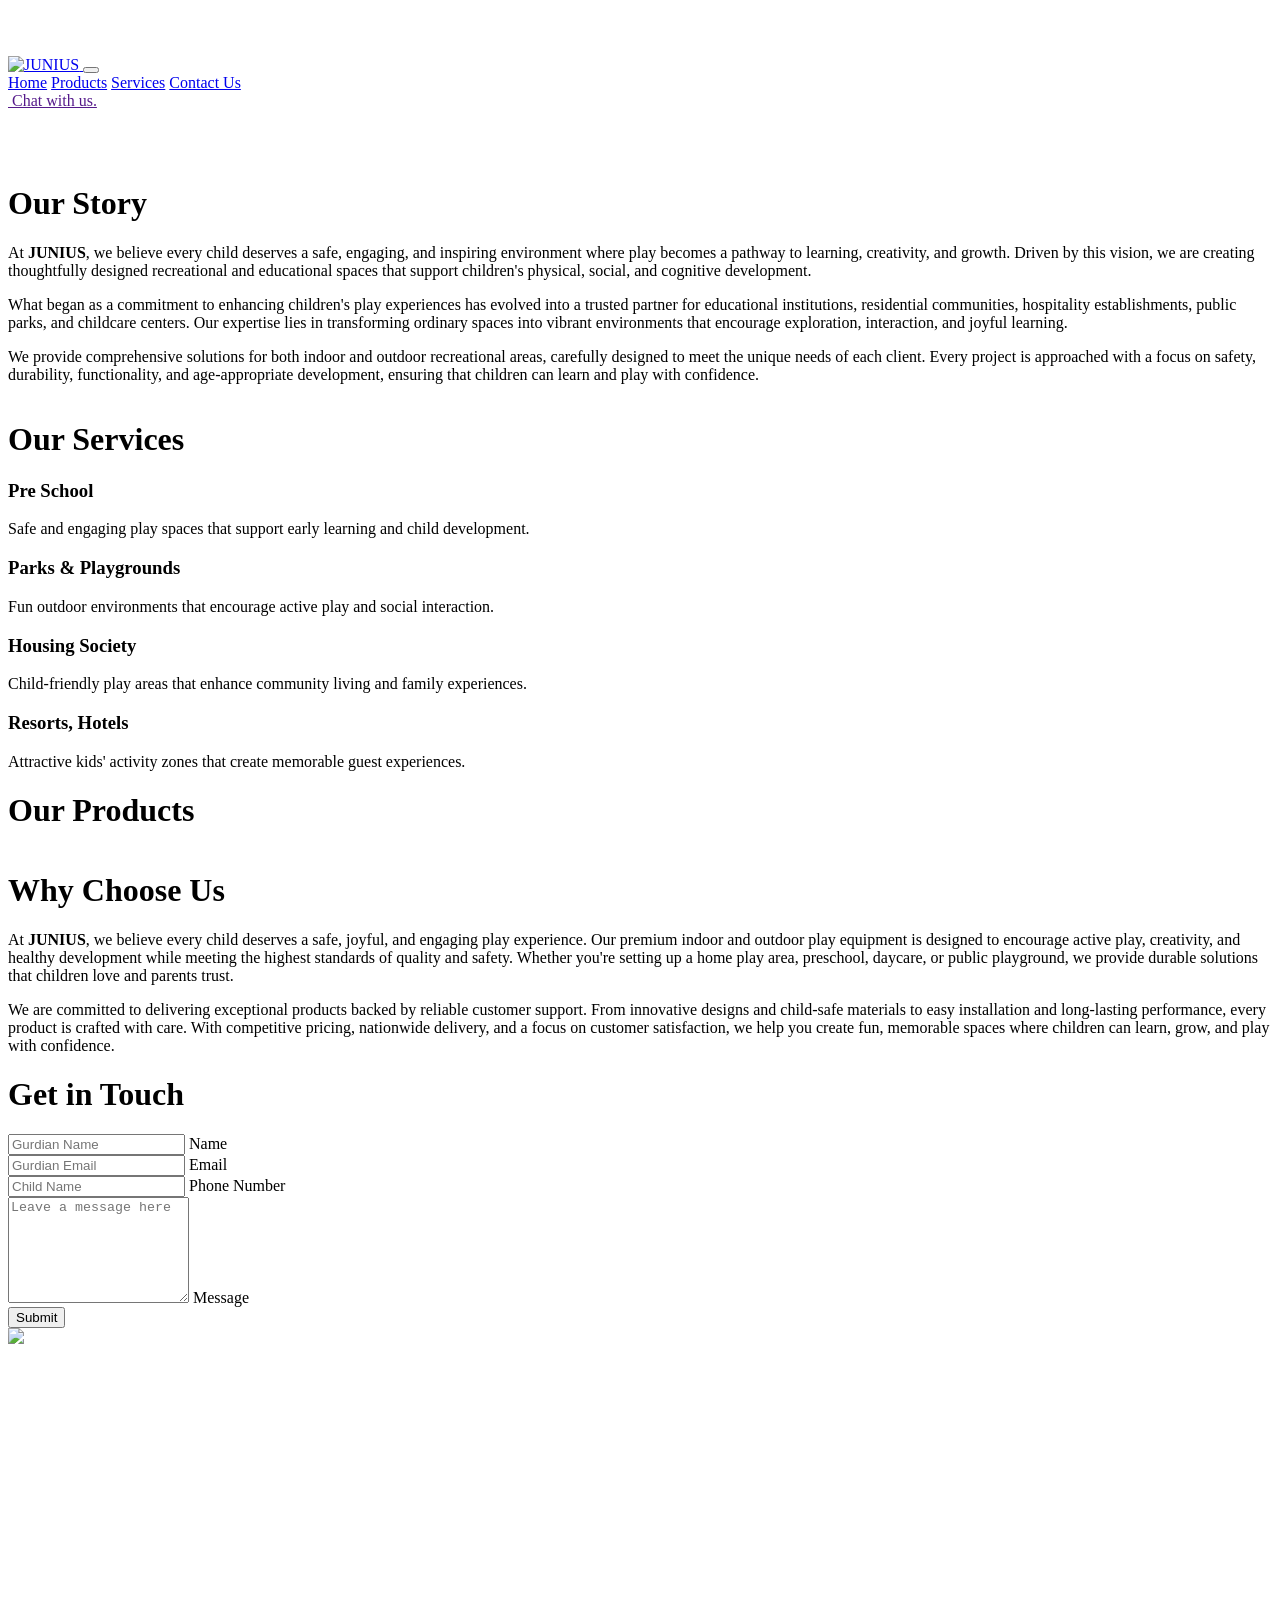
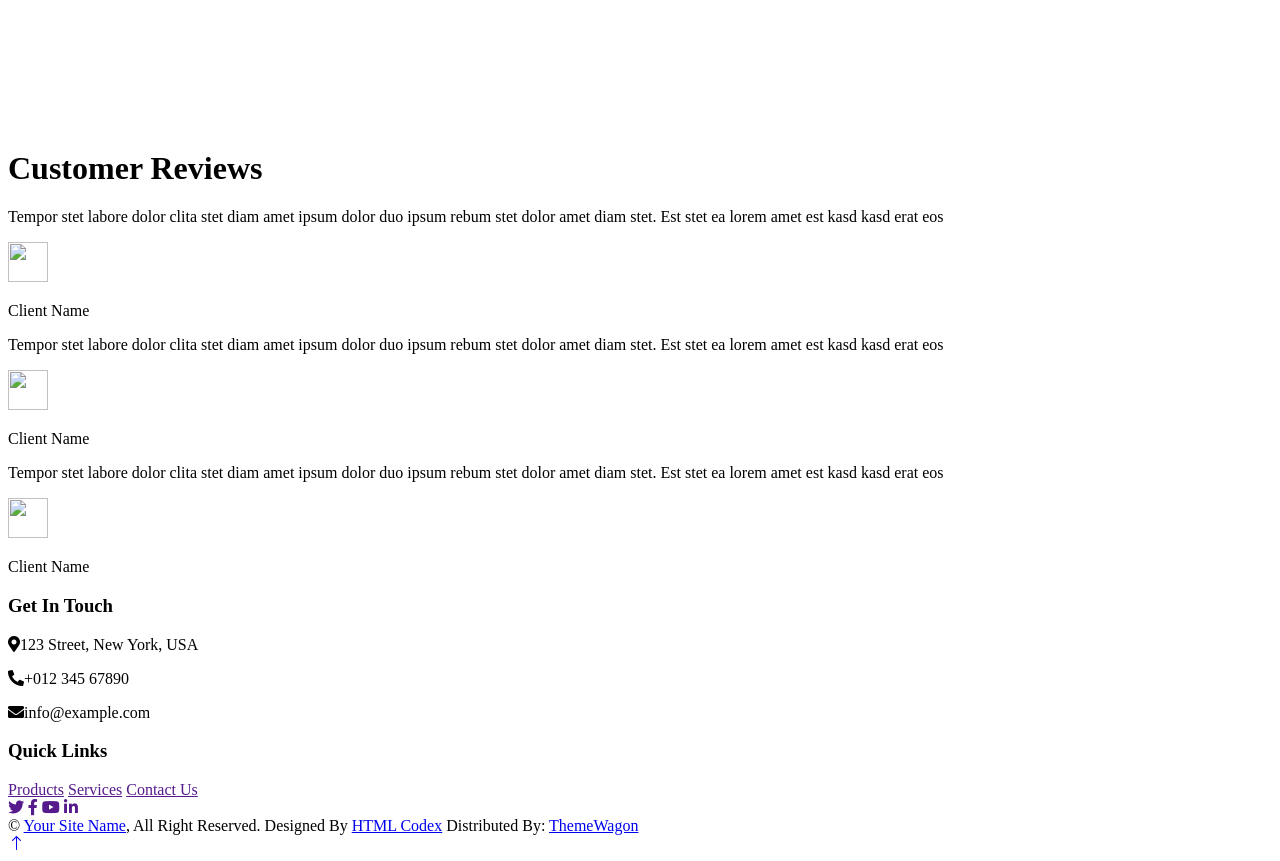
==== index.html @ 592bc975 "Add files via upload" ====
<!DOCTYPE html>
<html lang="en">

<head>
    <meta charset="utf-8">
    <title>JUNIUS - Preschool Website Template</title>
    <meta content="width=device-width, initial-scale=1.0" name="viewport">
    <meta content="" name="keywords">
    <meta content="" name="description">

    <!-- Favicon -->
    <link href="img/favicon.ico" rel="icon">

    <!-- Google Web Fonts -->
    <link rel="preconnect" href="https://fonts.googleapis.com">
    <link rel="preconnect" href="https://fonts.gstatic.com" crossorigin>
    <link href="https://fonts.googleapis.com/css2?family=Lato:ital,wght@0,100;0,300;0,400;0,700;0,900;1,100;1,300;1,400;1,700;1,900&family=Varela+Round&display=swap" rel="stylesheet">
    <!-- Icon Font Stylesheet -->
    <link href="https://cdnjs.cloudflare.com/ajax/libs/font-awesome/5.10.0/css/all.min.css" rel="stylesheet">
    <link href="https://cdn.jsdelivr.net/npm/bootstrap-icons@1.4.1/font/bootstrap-icons.css" rel="stylesheet">

    <!-- Libraries Stylesheet -->
    <link href="lib/animate/animate.min.css" rel="stylesheet">
    <link href="lib/owlcarousel/assets/owl.carousel.min.css" rel="stylesheet">

    <!-- Customized Bootstrap Stylesheet -->
    <link href="css/bootstrap.min.css" rel="stylesheet">

    <!-- Template Stylesheet -->
    <link href="css/style.css" rel="stylesheet">
</head>

<body>
    <div class="container-xxl bg-white p-0">
        <!-- Spinner Start -->
        <div id="spinner" class="show bg-white position-fixed translate-middle w-100 vh-100 top-50 start-50 d-flex align-items-center justify-content-center">
            <div class="spinner-border text-primary" style="width: 3rem; height: 3rem;" role="status">
                <span class="sr-only">Loading...</span>
            </div>
        </div>
        <!-- Spinner End -->


        <!-- Navbar Start -->
        <nav class="navbar navbar-expand-lg bg-white navbar-light sticky-top px-4 px-lg-5 py-lg-0">
            <a href="index.html" class="navbar-brand">
                <img src="img/logo-junius.svg" alt="JUNIUS" />
            </a>
            <button type="button" class="navbar-toggler" data-bs-toggle="collapse" data-bs-target="#navbarCollapse">
                <span class="navbar-toggler-icon"></span>
            </button>
            <div class="collapse navbar-collapse" id="navbarCollapse">
                <div class="navbar-nav mx-auto">
                    <a href="index.html" class="nav-item nav-link active">Home</a>
                    <a href="classes.html" class="nav-item nav-link">Products</a>
                    <a href="classes.html" class="nav-item nav-link">Services</a>
                    <!-- <div class="nav-item dropdown">
                        <a href="#" class="nav-link dropdown-toggle" data-bs-toggle="dropdown">Pages</a>
                        <div class="dropdown-menu rounded-0 rounded-bottom border-0 shadow-sm m-0">
                            <a href="facility.html" class="dropdown-item">School Facilities</a>
                            <a href="team.html" class="dropdown-item">Popular Teachers</a>
                            <a href="call-to-action.html" class="dropdown-item">Become A Teachers</a>
                            <a href="appointment.html" class="dropdown-item">Make Appointment</a>
                            <a href="testimonial.html" class="dropdown-item">Testimonial</a>
                            <a href="404.html" class="dropdown-item">404 Error</a>
                        </div>
                    </div> -->
                    <a href="contact.html" class="nav-item nav-link">Contact Us</a>
                </div>
                <a class="btn btn-primary whatsapp-link rounded-pill py-sm-2 px-sm-3" href="">
                    <img src="img/whatsapp.svg" alt="" />
                    Chat with us.
                </a>
            </div>
        </nav>
        <!-- Navbar End -->


        <!-- Carousel Start -->
        <div class="container-fluid p-0 mb-5">
            <div class="owl-carousel header-carousel position-relative carousel-banner">
                <div class="owl-carousel-item position-relative">
                    <img class="img-fluid" src="img/banner.png" alt="">
                    <!-- <div class="position-absolute top-0 start-0 w-100 h-100 d-flex align-items-center" style="background: rgba(0, 0, 0, .2);">
                        <div class="container">
                            <div class="row justify-content-start">
                                <div class="col-10 col-lg-8">
                                    <h1 class="display-2 text-white animated slideInDown mb-4">The Best Kindergarten School For Your Child</h1>
                                    <p class="fs-5 fw-medium text-white mb-4 pb-2">Vero elitr justo clita lorem. Ipsum dolor at sed stet sit diam no. Kasd rebum ipsum et diam justo clita et kasd rebum sea elitr.</p>
                                </div>
                            </div>
                        </div>
                    </div> -->
                </div>
                <div class="owl-carousel-item position-relative">
                    <img class="img-fluid" src="img/banner2.jpg" alt="">
                </div>
                <div class="owl-carousel-item position-relative">
                    <img class="img-fluid" src="img/banner3.jpg" alt="">
                </div>
            </div>
        </div>
        <!-- Carousel End -->

        <!-- About Start -->
        <div class="container-xxl py-5">
            <div class="container">
                <div class="row g-5 align-items-center">
                    <div class="col-lg-6 wow fadeInUp" data-wow-delay="0.1s">
                        <h1 class="mb-4">Our Story</h1>
                        <p>
                            At <b class="theme-color">JUNIUS</b>, we believe every child deserves a safe, engaging, and inspiring environment where play becomes a pathway to learning, creativity, and growth. Driven by this vision, we are creating thoughtfully designed recreational and educational spaces that support children's physical, social, and cognitive development.
                        </p>
                        <p>
                            What began as a commitment to enhancing children's play experiences has evolved into a trusted partner for educational institutions, residential communities, hospitality establishments, public parks, and childcare centers. Our expertise lies in transforming ordinary spaces into vibrant environments that encourage exploration, interaction, and joyful learning.
                        </p>
                        <p>
                            We provide comprehensive solutions for both indoor and outdoor recreational areas, carefully designed to meet the unique needs of each client. Every project is approached with a focus on safety, durability, functionality, and age-appropriate development, ensuring that children can learn and play with confidence.
                        </p>
                    </div>
                    <div class="col-lg-6 about-img wow fadeInUp" data-wow-delay="0.5s">
                        <div class="row">
                            <div class="col-12 text-center">
                                <img class="img-fluid w-75 rounded-circle bg-light p-1" src="img/about-1.jpg" alt="">
                            </div>
                            <div class="col-6 text-end" style="margin-top: -150px;">
                                <img class="img-fluid w-100 rounded-circle bg-light p-1" src="img/about-2.jpg" alt="">
                            </div>
                        </div>
                    </div>
                </div>
            </div>
        </div>
        <!-- About End -->

        <!-- Our Services -->
        <div class="container-xxl py-5">
            <div class="container">
                <div class="text-center mx-auto mb-5 wow fadeInUp" data-wow-delay="0.1s" style="max-width: 600px;">
                    <h1 class="mb-3">Our Services</h1>
                </div>
                <div class="row g-4">
                    <div class="col-lg-3 col-sm-6 wow fadeInUp" data-wow-delay="0.1s">
                        <div class="facility-item">
                            <div class="facility-text bg-primary">
                                <h3 class="text-primary mb-3">Pre School</h3>
                                <p class="mb-0">
                                    Safe and engaging play spaces that support early learning and child development.
                                </p>
                            </div>
                        </div>
                    </div>
                    <div class="col-lg-3 col-sm-6 wow fadeInUp" data-wow-delay="0.3s">
                        <div class="facility-item">
                            <div class="facility-text bg-red">
                                <h3 class="text-red mb-3">Parks & Playgrounds</h3>
                                <p class="mb-0">
                                    Fun outdoor environments that encourage active play and social interaction.
                                </p>
                            </div>
                        </div>
                    </div>
                    <div class="col-lg-3 col-sm-6 wow fadeInUp" data-wow-delay="0.5s">
                        <div class="facility-item">
                            <div class="facility-text bg-warning">
                                <h3 class="text-warning mb-3">Housing Society</h3>
                                <p class="mb-0">
                                    Child-friendly play areas that enhance community living and family experiences.
                                </p>
                            </div>
                        </div>
                    </div>
                    <div class="col-lg-3 col-sm-6 wow fadeInUp" data-wow-delay="0.7s">
                        <div class="facility-item">
                            <div class="facility-text bg-purple">
                                <h3 class="text-purple mb-3">Resorts, Hotels</h3>
                                <p class="mb-0">
                                    Attractive kids' activity zones that create memorable guest experiences.
                                </p>
                            </div>
                        </div>
                    </div>
                </div>
            </div>
        </div>
        <!-- Our Services -->

        <!-- Our Products -->
        <div class="container-xxl py-5">
            <div class="container">
                <div class="text-center mx-auto mb-5 wow fadeInUp" data-wow-delay="0.1s" style="max-width: 600px;">
                    <h1 class="mb-3">Our Products</h1>
                </div>
                
            </div>
        </div>
        <!-- Our Products -->

        <!-- Why Choose Us -->
        <div class="container-xxl py-5">
            <div class="container">
                <div class="row g-5 align-items-center">
                    <div class="col-lg-6 about-img wow fadeInUp" data-wow-delay="0.5s">
                        <div class="row">
                            <div class="col-12 text-center">
                                <img class="img-fluid w-75 rounded-circle bg-light p-1" src="img/choose-1.jpg" alt="">
                            </div>
                            <div class="col-6 text-start" style="margin-top: -150px;"></div>
                            <div class="col-6 text-start" style="margin-top: -150px;">
                                <img class="img-fluid w-100 rounded-circle bg-light p-1" src="img/choose-2.jpg" alt="">
                            </div>
                        </div>
                    </div>
                    <div class="col-lg-6 wow fadeInUp" data-wow-delay="0.1s">
                        <h1 class="mb-4">Why Choose Us</h1>
                        <p>
                            At <b class="theme-color">JUNIUS</b>, we believe every child deserves a safe, joyful, and engaging play experience. Our premium indoor and outdoor play equipment is designed to encourage active play, creativity, and healthy development while meeting the highest standards of quality and safety. Whether you're setting up a home play area, preschool, daycare, or public playground, we provide durable solutions that children love and parents trust.
                        </p>
                        <p>
                            We are committed to delivering exceptional products backed by reliable customer support. From innovative designs and child-safe materials to easy installation and long-lasting performance, every product is crafted with care. With competitive pricing, nationwide delivery, and a focus on customer satisfaction, we help you create fun, memorable spaces where children can learn, grow, and play with confidence.
                        </p>
                    </div>
                </div>
            </div>
        </div>
        <!-- Why Choose Us -->

        <!-- Appointment Start -->
        <div class="container-xxl py-5">
            <div class="container">
                <div class="bg-light rounded">
                    <div class="row g-0">
                        <div class="col-lg-6 wow fadeIn" data-wow-delay="0.1s">
                            <div class="h-100 d-flex flex-column justify-content-center p-5">
                                <h1 class="mb-4">Get in Touch</h1>
                                <form>
                                    <div class="row g-3">
                                        <div class="col-sm-12">
                                            <div class="form-floating">
                                                <input type="text" class="form-control border-0" id="gname" placeholder="Gurdian Name">
                                                <label for="gname">Name</label>
                                            </div>
                                        </div>
                                        <div class="col-sm-6">
                                            <div class="form-floating">
                                                <input type="email" class="form-control border-0" id="gmail" placeholder="Gurdian Email">
                                                <label for="gmail">Email</label>
                                            </div>
                                        </div>
                                        <div class="col-sm-6">
                                            <div class="form-floating">
                                                <input type="number" class="form-control border-0" id="cname" placeholder="Child Name">
                                                <label for="cname">Phone Number</label>
                                            </div>
                                        </div>
                                        <div class="col-12">
                                            <div class="form-floating">
                                                <textarea class="form-control border-0" placeholder="Leave a message here" id="message" style="height: 100px"></textarea>
                                                <label for="message">Message</label>
                                            </div>
                                        </div>
                                        <div class="col-12">
                                            <button class="btn btn-primary w-100 py-3" type="submit">Submit</button>
                                        </div>
                                    </div>
                                </form>
                            </div>
                        </div>
                        <div class="col-lg-6 wow fadeIn" data-wow-delay="0.5s" style="min-height: 400px;">
                            <div class="position-relative h-100">
                                <img class="position-absolute w-100 h-100 rounded" src="img/appointment.jpg" style="object-fit: cover;">
                            </div>
                        </div>
                    </div>
                </div>
            </div>
        </div>
        <!-- Appointment End -->


        <!-- Testimonial Start -->
        <div class="container-xxl py-5">
            <div class="container">
                <div class="text-center mx-auto mb-5 wow fadeInUp" data-wow-delay="0.1s" style="max-width: 600px;">
                    <h1 class="mb-3">Customer Reviews</h1>
                </div>
                <div class="owl-carousel testimonial-carousel wow fadeInUp" data-wow-delay="0.1s">
                    <div class="testimonial-item bg-light rounded p-4">
                        <p class="fs-6">Tempor stet labore dolor clita stet diam amet ipsum dolor duo ipsum rebum stet dolor amet diam stet. Est stet ea lorem amet est kasd kasd erat eos</p>
                        <div class="d-flex align-items-center me-n5" style="border-radius: 50px 0 0 50px;">
                            <img class="img-fluid flex-shrink-0 rounded-circle" src="img/testimonial-1.jpg" style="width: 40px; height: 40px;">
                            <div class="ps-3">
                                <p class="mb-1">Client Name</p>
                            </div>
                        </div>
                    </div>
                    <div class="testimonial-item bg-light rounded p-4">
                        <p class="fs-6">Tempor stet labore dolor clita stet diam amet ipsum dolor duo ipsum rebum stet dolor amet diam stet. Est stet ea lorem amet est kasd kasd erat eos</p>
                        <div class="d-flex align-items-center me-n5" style="border-radius: 50px 0 0 50px;">
                            <img class="img-fluid flex-shrink-0 rounded-circle" src="img/testimonial-2.jpg" style="width: 40px; height: 40px;">
                            <div class="ps-3">
                                <p class="mb-1">Client Name</p>
                            </div>
                        </div>
                    </div>
                    <div class="testimonial-item bg-light rounded p-4">
                        <p class="fs-6">Tempor stet labore dolor clita stet diam amet ipsum dolor duo ipsum rebum stet dolor amet diam stet. Est stet ea lorem amet est kasd kasd erat eos</p>
                        <div class="d-flex align-items-center me-n5" style="border-radius: 50px 0 0 50px;">
                            <img class="img-fluid flex-shrink-0 rounded-circle" src="img/testimonial-3.jpg" style="width: 40px; height: 40px;">
                            <div class="ps-3">
                                <p class="mb-1">Client Name</p>
                            </div>
                        </div>
                    </div>
                </div>
            </div>
        </div>
        <!-- Testimonial End -->


        <!-- Footer Start -->
        <div class="container-fluid bg-dark text-white-50 footer pt-5 mt-5 wow fadeIn" data-wow-delay="0.1s">
            <div class="container py-5">
                <div class="row g-5">
                    <div class="col-lg-4 col-md-6">
                        <h3 class="text-white mb-4">Get In Touch</h3>
                        <p class="mb-2"><i class="fa fa-map-marker-alt me-3"></i>123 Street, New York, USA</p>
                        <p class="mb-2"><i class="fa fa-phone-alt me-3"></i>+012 345 67890</p>
                        <p class="mb-2"><i class="fa fa-envelope me-3"></i>info@example.com</p>
                    </div>
                    <div class="col-lg-4 col-md-6">
                        <h3 class="text-white mb-4">Quick Links</h3>
                        <a class="btn btn-link text-white-50" href="">Products</a>
                        <a class="btn btn-link text-white-50" href="">Services</a>
                        <a class="btn btn-link text-white-50" href="">Contact Us</a>
                    </div>
                    <div class="col-lg-4 col-md-6 di-flex justify-content-end">
                        <div class="d-flex pt-2">
                            <a class="btn btn-outline-light btn-social" href=""><i class="fab fa-twitter"></i></a>
                            <a class="btn btn-outline-light btn-social" href=""><i class="fab fa-facebook-f"></i></a>
                            <a class="btn btn-outline-light btn-social" href=""><i class="fab fa-youtube"></i></a>
                            <a class="btn btn-outline-light btn-social" href=""><i class="fab fa-linkedin-in"></i></a>
                        </div>
                    </div>
                </div>
            </div>
            <div class="container">
                <div class="copyright">
                    <div class="row justify-content-center">
                        <div class="col-md-12 text-center mb-3 mb-md-0">
                            &copy; <a class="border-bottom" href="#">Your Site Name</a>, All Right Reserved. 
							
							<!--/*** This template is free as long as you keep the footer author’s credit link/attribution link/backlink. If you'd like to use the template without the footer author’s credit link/attribution link/backlink, you can purchase the Credit Removal License from "https://htmlcodex.com/credit-removal". Thank you for your support. ***/-->
							Designed By <a class="border-bottom" href="https://htmlcodex.com">HTML Codex</a>
                            Distributed By: <a class="border-bottom" href="https://themewagon.com" target="_blank">ThemeWagon</a>
                        </div>
                    </div>
                </div>
            </div>
        </div>
        <!-- Footer End -->


        <!-- Back to Top -->
        <a href="#" class="btn btn-lg btn-primary btn-lg-square back-to-top"><i class="bi bi-arrow-up"></i></a>
    </div>

    <!-- JavaScript Libraries -->
    <script src="https://code.jquery.com/jquery-3.4.1.min.js"></script>
    <script src="https://cdn.jsdelivr.net/npm/bootstrap@5.0.0/dist/js/bootstrap.bundle.min.js"></script>
    <script src="lib/wow/wow.min.js"></script>
    <script src="lib/easing/easing.min.js"></script>
    <script src="lib/waypoints/waypoints.min.js"></script>
    <script src="lib/owlcarousel/owl.carousel.min.js"></script>

    <!-- Template Javascript -->
    <script src="js/main.js"></script>
</body>

</html>
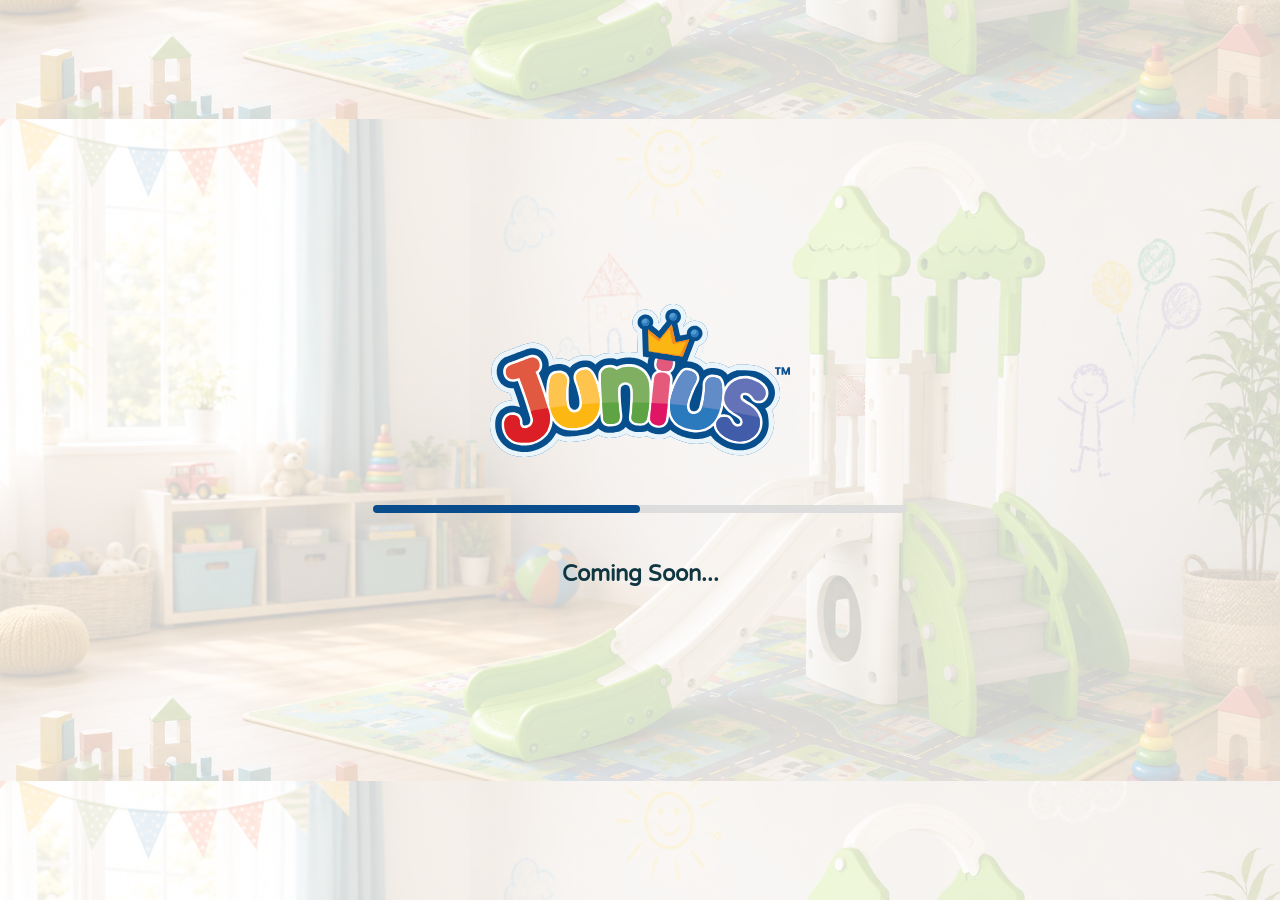
==== commit 62099ea6: "Add files via upload" ====
--- a/index.html
+++ b/index.html
@@ -14,7 +14,7 @@
     <!-- Google Web Fonts -->
     <link rel="preconnect" href="https://fonts.googleapis.com">
     <link rel="preconnect" href="https://fonts.gstatic.com" crossorigin>
-    <link href="https://fonts.googleapis.com/css2?family=Lato:ital,wght@0,100;0,300;0,400;0,700;0,900;1,100;1,300;1,400;1,700;1,900&family=Varela+Round&display=swap" rel="stylesheet">
+    <link <link href="https://fonts.googleapis.com/css2?family=Lato:ital,wght@0,100;0,300;0,400;0,700;0,900;1,100;1,300;1,400;1,700;1,900&family=Varela+Round&display=swap" rel="stylesheet">
     <!-- Icon Font Stylesheet -->
     <link href="https://cdnjs.cloudflare.com/ajax/libs/font-awesome/5.10.0/css/all.min.css" rel="stylesheet">
     <link href="https://cdn.jsdelivr.net/npm/bootstrap-icons@1.4.1/font/bootstrap-icons.css" rel="stylesheet">
@@ -31,339 +31,19 @@
 </head>
 
 <body>
-    <div class="container-xxl bg-white p-0">
-        <!-- Spinner Start -->
-        <div id="spinner" class="show bg-white position-fixed translate-middle w-100 vh-100 top-50 start-50 d-flex align-items-center justify-content-center">
-            <div class="spinner-border text-primary" style="width: 3rem; height: 3rem;" role="status">
-                <span class="sr-only">Loading...</span>
-            </div>
-        </div>
-        <!-- Spinner End -->
-
-
-        <!-- Navbar Start -->
-        <nav class="navbar navbar-expand-lg bg-white navbar-light sticky-top px-4 px-lg-5 py-lg-0">
-            <a href="index.html" class="navbar-brand">
-                <img src="img/logo-junius.svg" alt="JUNIUS" />
-            </a>
-            <button type="button" class="navbar-toggler" data-bs-toggle="collapse" data-bs-target="#navbarCollapse">
-                <span class="navbar-toggler-icon"></span>
-            </button>
-            <div class="collapse navbar-collapse" id="navbarCollapse">
-                <div class="navbar-nav mx-auto">
-                    <a href="index.html" class="nav-item nav-link active">Home</a>
-                    <a href="classes.html" class="nav-item nav-link">Products</a>
-                    <a href="classes.html" class="nav-item nav-link">Services</a>
-                    <!-- <div class="nav-item dropdown">
-                        <a href="#" class="nav-link dropdown-toggle" data-bs-toggle="dropdown">Pages</a>
-                        <div class="dropdown-menu rounded-0 rounded-bottom border-0 shadow-sm m-0">
-                            <a href="facility.html" class="dropdown-item">School Facilities</a>
-                            <a href="team.html" class="dropdown-item">Popular Teachers</a>
-                            <a href="call-to-action.html" class="dropdown-item">Become A Teachers</a>
-                            <a href="appointment.html" class="dropdown-item">Make Appointment</a>
-                            <a href="testimonial.html" class="dropdown-item">Testimonial</a>
-                            <a href="404.html" class="dropdown-item">404 Error</a>
-                        </div>
-                    </div> -->
-                    <a href="contact.html" class="nav-item nav-link">Contact Us</a>
-                </div>
-                <a class="btn btn-primary whatsapp-link rounded-pill py-sm-2 px-sm-3" href="">
-                    <img src="img/whatsapp.svg" alt="" />
-                    Chat with us.
-                </a>
-            </div>
-        </nav>
-        <!-- Navbar End -->
-
-
-        <!-- Carousel Start -->
-        <div class="container-fluid p-0 mb-5">
-            <div class="owl-carousel header-carousel position-relative carousel-banner">
-                <div class="owl-carousel-item position-relative">
-                    <img class="img-fluid" src="img/banner.png" alt="">
-                    <!-- <div class="position-absolute top-0 start-0 w-100 h-100 d-flex align-items-center" style="background: rgba(0, 0, 0, .2);">
-                        <div class="container">
-                            <div class="row justify-content-start">
-                                <div class="col-10 col-lg-8">
-                                    <h1 class="display-2 text-white animated slideInDown mb-4">The Best Kindergarten School For Your Child</h1>
-                                    <p class="fs-5 fw-medium text-white mb-4 pb-2">Vero elitr justo clita lorem. Ipsum dolor at sed stet sit diam no. Kasd rebum ipsum et diam justo clita et kasd rebum sea elitr.</p>
-                                </div>
-                            </div>
-                        </div>
-                    </div> -->
-                </div>
-                <div class="owl-carousel-item position-relative">
-                    <img class="img-fluid" src="img/banner2.jpg" alt="">
-                </div>
-                <div class="owl-carousel-item position-relative">
-                    <img class="img-fluid" src="img/banner3.jpg" alt="">
+    <section class="coming-soon-section">
+        <div class="container d-flex align-items-center justify-content-center text-center height-100vh">
+            <div class="row w-100 justify-content-center row-progerss">
+                <div class="col-sm-6">
+                    <img src="img/logo-junius.svg" alt="" class="mb-5" style="width: 300px;" />
+                    <div class="loader-cell mb-5">
+                        <div class="loader-in"></div>
+                    </div>
+                    <h3>Coming Soon...</h3>
                 </div>
             </div>
         </div>
-        <!-- Carousel End -->
-
-        <!-- About Start -->
-        <div class="container-xxl py-5">
-            <div class="container">
-                <div class="row g-5 align-items-center">
-                    <div class="col-lg-6 wow fadeInUp" data-wow-delay="0.1s">
-                        <h1 class="mb-4">Our Story</h1>
-                        <p>
-                            At <b class="theme-color">JUNIUS</b>, we believe every child deserves a safe, engaging, and inspiring environment where play becomes a pathway to learning, creativity, and growth. Driven by this vision, we are creating thoughtfully designed recreational and educational spaces that support children's physical, social, and cognitive development.
-                        </p>
-                        <p>
-                            What began as a commitment to enhancing children's play experiences has evolved into a trusted partner for educational institutions, residential communities, hospitality establishments, public parks, and childcare centers. Our expertise lies in transforming ordinary spaces into vibrant environments that encourage exploration, interaction, and joyful learning.
-                        </p>
-                        <p>
-                            We provide comprehensive solutions for both indoor and outdoor recreational areas, carefully designed to meet the unique needs of each client. Every project is approached with a focus on safety, durability, functionality, and age-appropriate development, ensuring that children can learn and play with confidence.
-                        </p>
-                    </div>
-                    <div class="col-lg-6 about-img wow fadeInUp" data-wow-delay="0.5s">
-                        <div class="row">
-                            <div class="col-12 text-center">
-                                <img class="img-fluid w-75 rounded-circle bg-light p-1" src="img/about-1.jpg" alt="">
-                            </div>
-                            <div class="col-6 text-end" style="margin-top: -150px;">
-                                <img class="img-fluid w-100 rounded-circle bg-light p-1" src="img/about-2.jpg" alt="">
-                            </div>
-                        </div>
-                    </div>
-                </div>
-            </div>
-        </div>
-        <!-- About End -->
-
-        <!-- Our Services -->
-        <div class="container-xxl py-5">
-            <div class="container">
-                <div class="text-center mx-auto mb-5 wow fadeInUp" data-wow-delay="0.1s" style="max-width: 600px;">
-                    <h1 class="mb-3">Our Services</h1>
-                </div>
-                <div class="row g-4">
-                    <div class="col-lg-3 col-sm-6 wow fadeInUp" data-wow-delay="0.1s">
-                        <div class="facility-item">
-                            <div class="facility-text bg-primary">
-                                <h3 class="text-primary mb-3">Pre School</h3>
-                                <p class="mb-0">
-                                    Safe and engaging play spaces that support early learning and child development.
-                                </p>
-                            </div>
-                        </div>
-                    </div>
-                    <div class="col-lg-3 col-sm-6 wow fadeInUp" data-wow-delay="0.3s">
-                        <div class="facility-item">
-                            <div class="facility-text bg-red">
-                                <h3 class="text-red mb-3">Parks & Playgrounds</h3>
-                                <p class="mb-0">
-                                    Fun outdoor environments that encourage active play and social interaction.
-                                </p>
-                            </div>
-                        </div>
-                    </div>
-                    <div class="col-lg-3 col-sm-6 wow fadeInUp" data-wow-delay="0.5s">
-                        <div class="facility-item">
-                            <div class="facility-text bg-warning">
-                                <h3 class="text-warning mb-3">Housing Society</h3>
-                                <p class="mb-0">
-                                    Child-friendly play areas that enhance community living and family experiences.
-                                </p>
-                            </div>
-                        </div>
-                    </div>
-                    <div class="col-lg-3 col-sm-6 wow fadeInUp" data-wow-delay="0.7s">
-                        <div class="facility-item">
-                            <div class="facility-text bg-purple">
-                                <h3 class="text-purple mb-3">Resorts, Hotels</h3>
-                                <p class="mb-0">
-                                    Attractive kids' activity zones that create memorable guest experiences.
-                                </p>
-                            </div>
-                        </div>
-                    </div>
-                </div>
-            </div>
-        </div>
-        <!-- Our Services -->
-
-        <!-- Our Products -->
-        <div class="container-xxl py-5">
-            <div class="container">
-                <div class="text-center mx-auto mb-5 wow fadeInUp" data-wow-delay="0.1s" style="max-width: 600px;">
-                    <h1 class="mb-3">Our Products</h1>
-                </div>
-                
-            </div>
-        </div>
-        <!-- Our Products -->
-
-        <!-- Why Choose Us -->
-        <div class="container-xxl py-5">
-            <div class="container">
-                <div class="row g-5 align-items-center">
-                    <div class="col-lg-6 about-img wow fadeInUp" data-wow-delay="0.5s">
-                        <div class="row">
-                            <div class="col-12 text-center">
-                                <img class="img-fluid w-75 rounded-circle bg-light p-1" src="img/choose-1.jpg" alt="">
-                            </div>
-                            <div class="col-6 text-start" style="margin-top: -150px;"></div>
-                            <div class="col-6 text-start" style="margin-top: -150px;">
-                                <img class="img-fluid w-100 rounded-circle bg-light p-1" src="img/choose-2.jpg" alt="">
-                            </div>
-                        </div>
-                    </div>
-                    <div class="col-lg-6 wow fadeInUp" data-wow-delay="0.1s">
-                        <h1 class="mb-4">Why Choose Us</h1>
-                        <p>
-                            At <b class="theme-color">JUNIUS</b>, we believe every child deserves a safe, joyful, and engaging play experience. Our premium indoor and outdoor play equipment is designed to encourage active play, creativity, and healthy development while meeting the highest standards of quality and safety. Whether you're setting up a home play area, preschool, daycare, or public playground, we provide durable solutions that children love and parents trust.
-                        </p>
-                        <p>
-                            We are committed to delivering exceptional products backed by reliable customer support. From innovative designs and child-safe materials to easy installation and long-lasting performance, every product is crafted with care. With competitive pricing, nationwide delivery, and a focus on customer satisfaction, we help you create fun, memorable spaces where children can learn, grow, and play with confidence.
-                        </p>
-                    </div>
-                </div>
-            </div>
-        </div>
-        <!-- Why Choose Us -->
-
-        <!-- Appointment Start -->
-        <div class="container-xxl py-5">
-            <div class="container">
-                <div class="bg-light rounded">
-                    <div class="row g-0">
-                        <div class="col-lg-6 wow fadeIn" data-wow-delay="0.1s">
-                            <div class="h-100 d-flex flex-column justify-content-center p-5">
-                                <h1 class="mb-4">Get in Touch</h1>
-                                <form>
-                                    <div class="row g-3">
-                                        <div class="col-sm-12">
-                                            <div class="form-floating">
-                                                <input type="text" class="form-control border-0" id="gname" placeholder="Gurdian Name">
-                                                <label for="gname">Name</label>
-                                            </div>
-                                        </div>
-                                        <div class="col-sm-6">
-                                            <div class="form-floating">
-                                                <input type="email" class="form-control border-0" id="gmail" placeholder="Gurdian Email">
-                                                <label for="gmail">Email</label>
-                                            </div>
-                                        </div>
-                                        <div class="col-sm-6">
-                                            <div class="form-floating">
-                                                <input type="number" class="form-control border-0" id="cname" placeholder="Child Name">
-                                                <label for="cname">Phone Number</label>
-                                            </div>
-                                        </div>
-                                        <div class="col-12">
-                                            <div class="form-floating">
-                                                <textarea class="form-control border-0" placeholder="Leave a message here" id="message" style="height: 100px"></textarea>
-                                                <label for="message">Message</label>
-                                            </div>
-                                        </div>
-                                        <div class="col-12">
-                                            <button class="btn btn-primary w-100 py-3" type="submit">Submit</button>
-                                        </div>
-                                    </div>
-                                </form>
-                            </div>
-                        </div>
-                        <div class="col-lg-6 wow fadeIn" data-wow-delay="0.5s" style="min-height: 400px;">
-                            <div class="position-relative h-100">
-                                <img class="position-absolute w-100 h-100 rounded" src="img/appointment.jpg" style="object-fit: cover;">
-                            </div>
-                        </div>
-                    </div>
-                </div>
-            </div>
-        </div>
-        <!-- Appointment End -->
-
-
-        <!-- Testimonial Start -->
-        <div class="container-xxl py-5">
-            <div class="container">
-                <div class="text-center mx-auto mb-5 wow fadeInUp" data-wow-delay="0.1s" style="max-width: 600px;">
-                    <h1 class="mb-3">Customer Reviews</h1>
-                </div>
-                <div class="owl-carousel testimonial-carousel wow fadeInUp" data-wow-delay="0.1s">
-                    <div class="testimonial-item bg-light rounded p-4">
-                        <p class="fs-6">Tempor stet labore dolor clita stet diam amet ipsum dolor duo ipsum rebum stet dolor amet diam stet. Est stet ea lorem amet est kasd kasd erat eos</p>
-                        <div class="d-flex align-items-center me-n5" style="border-radius: 50px 0 0 50px;">
-                            <img class="img-fluid flex-shrink-0 rounded-circle" src="img/testimonial-1.jpg" style="width: 40px; height: 40px;">
-                            <div class="ps-3">
-                                <p class="mb-1">Client Name</p>
-                            </div>
-                        </div>
-                    </div>
-                    <div class="testimonial-item bg-light rounded p-4">
-                        <p class="fs-6">Tempor stet labore dolor clita stet diam amet ipsum dolor duo ipsum rebum stet dolor amet diam stet. Est stet ea lorem amet est kasd kasd erat eos</p>
-                        <div class="d-flex align-items-center me-n5" style="border-radius: 50px 0 0 50px;">
-                            <img class="img-fluid flex-shrink-0 rounded-circle" src="img/testimonial-2.jpg" style="width: 40px; height: 40px;">
-                            <div class="ps-3">
-                                <p class="mb-1">Client Name</p>
-                            </div>
-                        </div>
-                    </div>
-                    <div class="testimonial-item bg-light rounded p-4">
-                        <p class="fs-6">Tempor stet labore dolor clita stet diam amet ipsum dolor duo ipsum rebum stet dolor amet diam stet. Est stet ea lorem amet est kasd kasd erat eos</p>
-                        <div class="d-flex align-items-center me-n5" style="border-radius: 50px 0 0 50px;">
-                            <img class="img-fluid flex-shrink-0 rounded-circle" src="img/testimonial-3.jpg" style="width: 40px; height: 40px;">
-                            <div class="ps-3">
-                                <p class="mb-1">Client Name</p>
-                            </div>
-                        </div>
-                    </div>
-                </div>
-            </div>
-        </div>
-        <!-- Testimonial End -->
-
-
-        <!-- Footer Start -->
-        <div class="container-fluid bg-dark text-white-50 footer pt-5 mt-5 wow fadeIn" data-wow-delay="0.1s">
-            <div class="container py-5">
-                <div class="row g-5">
-                    <div class="col-lg-4 col-md-6">
-                        <h3 class="text-white mb-4">Get In Touch</h3>
-                        <p class="mb-2"><i class="fa fa-map-marker-alt me-3"></i>123 Street, New York, USA</p>
-                        <p class="mb-2"><i class="fa fa-phone-alt me-3"></i>+012 345 67890</p>
-                        <p class="mb-2"><i class="fa fa-envelope me-3"></i>info@example.com</p>
-                    </div>
-                    <div class="col-lg-4 col-md-6">
-                        <h3 class="text-white mb-4">Quick Links</h3>
-                        <a class="btn btn-link text-white-50" href="">Products</a>
-                        <a class="btn btn-link text-white-50" href="">Services</a>
-                        <a class="btn btn-link text-white-50" href="">Contact Us</a>
-                    </div>
-                    <div class="col-lg-4 col-md-6 di-flex justify-content-end">
-                        <div class="d-flex pt-2">
-                            <a class="btn btn-outline-light btn-social" href=""><i class="fab fa-twitter"></i></a>
-                            <a class="btn btn-outline-light btn-social" href=""><i class="fab fa-facebook-f"></i></a>
-                            <a class="btn btn-outline-light btn-social" href=""><i class="fab fa-youtube"></i></a>
-                            <a class="btn btn-outline-light btn-social" href=""><i class="fab fa-linkedin-in"></i></a>
-                        </div>
-                    </div>
-                </div>
-            </div>
-            <div class="container">
-                <div class="copyright">
-                    <div class="row justify-content-center">
-                        <div class="col-md-12 text-center mb-3 mb-md-0">
-                            &copy; <a class="border-bottom" href="#">Your Site Name</a>, All Right Reserved. 
-							
-							<!--/*** This template is free as long as you keep the footer author’s credit link/attribution link/backlink. If you'd like to use the template without the footer author’s credit link/attribution link/backlink, you can purchase the Credit Removal License from "https://htmlcodex.com/credit-removal". Thank you for your support. ***/-->
-							Designed By <a class="border-bottom" href="https://htmlcodex.com">HTML Codex</a>
-                            Distributed By: <a class="border-bottom" href="https://themewagon.com" target="_blank">ThemeWagon</a>
-                        </div>
-                    </div>
-                </div>
-            </div>
-        </div>
-        <!-- Footer End -->
-
-
-        <!-- Back to Top -->
-        <a href="#" class="btn btn-lg btn-primary btn-lg-square back-to-top"><i class="bi bi-arrow-up"></i></a>
-    </div>
+    </section>
 
     <!-- JavaScript Libraries -->
     <script src="https://code.jquery.com/jquery-3.4.1.min.js"></script>
--- a/css/style.css
+++ b/css/style.css
@@ -0,0 +1,621 @@
+/********** Template CSS **********/
+:root {
+    --primary: #094d8c;
+    --light: #FFF5F3;
+    --dark: #103741;
+}
+:focus {
+    outline: none !important;
+    box-shadow: none !important;
+}
+.back-to-top {
+    position: fixed;
+    display: none;
+    right: 45px;
+    bottom: 45px;
+    z-index: 99;
+}
+img {
+    max-width: 100%;
+    height: auto;
+}
+.theme-color{
+    color: var(--primary);
+}
+.height-100vh{
+    height: 100vh;
+}
+.loader-cell{
+    width: 100%;
+    height: 8px;
+    border-radius: 20px;
+    background-color: #ddd;
+    position: relative;
+}
+.loader-in{
+    border-radius: 20px;
+    background-color: var(--primary);
+    width: 50%;
+    height: 100%;
+}
+.coming-soon-section{
+    background-image: url(../img/banner.png);
+    background-size: contain;
+    background-position: center;
+    position: relative;
+}
+.coming-soon-section:after{
+    position: absolute;
+    content: "";
+    width: 100%;
+    height: 100%;
+    top: 0;
+    left: 0;
+    background-color: rgba(255, 255, 255, .8);
+}
+.row-progerss{
+    position: relative;
+    z-index: 12;
+}
+h3{
+    font-size: 1.40rem;
+}
+.carousel-banner .owl-prev:hover,
+.carousel-banner .owl-next:hover
+{
+    color: #fff !important;
+}
+.btn-whatsapp{
+    background-color: #25D366;
+    color: #fff !important;
+}
+.btn-whatsapp:hover, .btn-whatsapp:focus{
+    background-color: #3aef7c;
+}
+/*** Spinner ***/
+.bg-red{
+    background-color: #dc1f26;
+}
+.bg-purple{
+    background-color: #415daa;
+}
+.text-red{
+    color: #dc1f26;
+}
+.text-purple{
+    color: #415daa;
+}
+#spinner {
+    opacity: 0;
+    visibility: hidden;
+    transition: opacity .5s ease-out, visibility 0s linear .5s;
+    z-index: 99999;
+}
+
+#spinner.show {
+    transition: opacity .5s ease-out, visibility 0s linear 0s;
+    visibility: visible;
+    opacity: 1;
+}
+.navbar-brand{
+    display: block;
+    width: 130px;
+}
+.navbar-brand img{
+    width: 100%;
+    height: auto;
+}
+.whatsapp-link{
+    display: flex;
+    align-items: center;
+    color: var(--dark);
+    font-weight: 500;
+}
+.whatsapp-link img{
+    width: 25px;
+    margin-right: 10px;
+}
+.nav-item{
+    position: relative;
+}
+.nav-item:after{
+    position: absolute;
+    bottom: 0;
+    height: 0;
+    width: 100%;
+    left: 0;
+    content: '';
+    background-color: transparent;
+    transition: .1s ease-out;
+}
+.nav-item:hover:after,
+.nav-item.active:after{
+    background-color: var(--primary);
+    height: 4px;
+}
+
+/*** Button ***/
+.btn {
+    font-weight: 500;
+    transition: .5s;
+}
+
+.btn.btn-primary {
+    color: #FFFFFF;
+}
+
+.btn-square {
+    width: 38px;
+    height: 38px;
+}
+
+.btn-sm-square {
+    width: 32px;
+    height: 32px;
+}
+
+.btn-lg-square {
+    width: 48px;
+    height: 48px;
+}
+
+.btn-square,
+.btn-sm-square,
+.btn-lg-square {
+    padding: 0;
+    display: flex;
+    align-items: center;
+    justify-content: center;
+    font-weight: normal;
+    border-radius: 50px;
+}
+
+
+/*** Heading ***/
+h1,
+h2,
+h3,
+h4,
+.h1,
+.h2,
+.h3,
+.h4,
+.display-1,
+.display-2,
+.display-3,
+.display-4,
+.display-5,
+.display-6 {
+    font-family: "Varela Round", sans-serif;
+    font-weight: 700;
+}
+
+h5,
+h6,
+.h5,
+.h6 {
+    font-weight: 600;
+}
+
+.font-secondary {
+    font-family: "Varela Round", sans-serif;
+}
+
+
+/*** Navbar ***/
+.navbar .navbar-nav .nav-link {
+    padding: 30px 15px;
+    color: var(--dark);
+    font-weight: 500;
+    outline: none;
+}
+
+.navbar .navbar-nav .nav-link:hover,
+.navbar .navbar-nav .nav-link.active {
+    color: var(--primary);
+}
+
+.navbar.sticky-top {
+    top: -100px;
+    transition: .5s;
+}
+
+.navbar .dropdown-toggle::after {
+    border: none;
+    content: "\f107";
+    font-family: "Font Awesome 5 Free";
+    font-weight: 900;
+    vertical-align: middle;
+    margin-left: 5px;
+    transition: .5s;
+}
+
+.navbar .dropdown-toggle[aria-expanded=true]::after {
+    transform: rotate(-180deg);
+}
+
+@media (max-width: 991.98px) {
+    .navbar .navbar-nav .nav-link  {
+        margin-right: 0;
+        padding: 10px 0;
+    }
+
+    .navbar .navbar-nav {
+        margin-top: 15px;
+        border-top: 1px solid #EEEEEE;
+    }
+}
+
+@media (min-width: 992px) {
+    .navbar .nav-item .dropdown-menu {
+        display: block;
+        top: calc(100% - 15px);
+        margin-top: 0;
+        opacity: 0;
+        visibility: hidden;
+        transition: .5s;
+        
+    }
+
+    .navbar .nav-item:hover .dropdown-menu {
+        top: 100%;
+        visibility: visible;
+        transition: .5s;
+        opacity: 1;
+    }
+}
+
+
+/*** Header ***/
+.header-carousel::before,
+.header-carousel::after,
+.page-header::before,
+.page-header::after {
+    position: absolute;
+    content: "";
+    width: 100%;
+    height: 10px;
+    top: 0;
+    left: 0;
+    background: url(../img/bg-header-top.png) center center repeat-x;
+    z-index: 1;
+    display: none;
+}
+
+.header-carousel::after,
+.page-header::after {
+    height: 19px;
+    top: auto;
+    bottom: 0;
+    background: url(../img/bg-header-bottom.png) center center repeat-x;
+}
+
+@media (max-width: 768px) {
+    .header-carousel .owl-carousel-item {
+        position: relative;
+        min-height: 500px;
+    }
+    
+    .header-carousel .owl-carousel-item img {
+        position: absolute;
+        width: 100%;
+        height: 100%;
+        object-fit: cover;
+    }
+
+    .header-carousel .owl-carousel-item p {
+        font-size: 16px !important;
+        font-weight: 400 !important;
+    }
+
+    .header-carousel .owl-carousel-item h1 {
+        font-size: 30px;
+        font-weight: 600;
+    }
+}
+
+.header-carousel .owl-nav {
+    position: absolute;
+    bottom: 40px;
+    left: 40px;
+    display: flex;
+    column-gap: 15px;
+}
+
+.header-carousel .owl-nav .owl-prev,
+.header-carousel .owl-nav .owl-next {
+    margin:0;
+    width: 45px;
+    height: 45px;
+    padding-top: 4px;
+    display: flex;
+    align-items: center;
+    justify-content: center;
+    color: var(--dark);
+    background: #fff;
+    border: 1px solid #FFFFFF;
+    border-radius: 45px;
+    font-size: 22px;
+    transition: .5s;
+}
+.header-carousel .owl-nav .owl-prev{
+    padding-right: 4px;
+}
+.header-carousel .owl-nav .owl-next{
+    padding-left: 4px;
+}
+
+.header-carousel .owl-nav .owl-prev:hover,
+.header-carousel .owl-nav .owl-next:hover {
+    background: var(--primary);
+    border-color: var(--primary);
+}
+
+.page-header {
+    background: linear-gradient(rgba(0, 0, 0, .2), rgba(0, 0, 0, .2)), url(../img/carousel-1.jpg) center center no-repeat;
+    background-size: cover;
+}
+
+.breadcrumb-item + .breadcrumb-item::before {
+    color: rgba(255, 255, 255, .5);
+}
+
+
+/*** Facility ***/
+.facility-item .facility-icon {
+    position: relative;
+    margin: 0 auto;
+    width: 100px;
+    height: 100px;
+    border-radius: 100px;
+    display: flex;
+    align-items: center;
+    justify-content: center;
+}
+
+.facility-item .facility-icon::before {
+    position: absolute;
+    content: "";
+    width: 100%;
+    height: 100%;
+    top: 0;
+    left: 0;
+    background: rgba(255, 255, 255, .9);
+    transition: .5s;
+    z-index: 1;
+}
+
+.facility-item .facility-icon span {
+    position: absolute;
+    content: "";
+    width: 15px;
+    height: 30px;
+    top: 0;
+    left: 0;
+    border-radius: 50%;
+}
+
+.facility-item .facility-icon span:last-child {
+    left: auto;
+    right: 0;
+}
+
+.facility-item .facility-icon i {
+    position: relative;
+    z-index: 2;
+}
+
+.facility-item .facility-text {
+    position: relative;
+    min-height: 250px;
+    padding: 30px;
+    border-radius: 100%;
+    display: flex;
+    text-align: center;
+    justify-content: center;
+    flex-direction: column;
+}
+
+.facility-item .facility-text::before {
+    position: absolute;
+    content: "";
+    width: 100%;
+    height: 100%;
+    top: 0;
+    left: 0;
+    background: rgba(255, 255, 255, .9);
+    transition: .5s;
+    z-index: 1;
+}
+
+.facility-item .facility-text * {
+    position: relative;
+    z-index: 2;
+}
+
+.facility-item:hover .facility-icon::before,
+.facility-item:hover .facility-text::before {
+    background: transparent;
+}
+
+.facility-item * {
+    transition: .5s;
+}
+
+.facility-item:hover * {
+    color: #FFFFFF !important;
+}
+
+
+/*** About ***/
+.about-img img {
+    transition: .5s;
+}
+
+.about-img img:hover {
+    background: var(--primary) !important;
+}
+
+
+/*** Classes ***/
+.classes-item {
+    transition: .5s;
+}
+
+.classes-item:hover {
+    margin-top: -10px;
+}
+
+
+/*** Team ***/
+.team-item .team-text {
+    position: absolute;
+    width: 250px;
+    height: 250px;
+    bottom: 0;
+    right: 0;
+    display: flex;
+    align-items: center;
+    justify-content: center;
+    flex-direction: column;
+    background: #FFFFFF;
+    border: 17px solid var(--light);
+    border-radius: 250px;
+    transition: .5s;
+}
+
+.team-item:hover .team-text {
+    border-color: var(--primary);
+}
+
+
+/*** Testimonial ***/
+.testimonial-carousel {
+    padding-left: 1.5rem;
+    padding-right: 1.5rem;
+}
+
+@media (min-width: 576px) {
+    .testimonial-carousel {
+        padding-left: 4rem;
+        padding-right: 4rem;
+    }
+}
+
+.testimonial-carousel .testimonial-item .border {
+    border: 1px dashed rgba(0, 185, 142, .3) !important;
+}
+
+.testimonial-carousel .owl-nav {
+    position: absolute;
+    width: 100%;
+    height: 45px;
+    top: 50%;
+    left: 0;
+    transform: translateY(-50%);
+    display: flex;
+    justify-content: space-between;
+    z-index: 1;
+}
+
+.testimonial-carousel .owl-nav .owl-prev,
+.testimonial-carousel .owl-nav .owl-next {
+    position: relative;
+    width: 45px;
+    height: 45px;
+    display: flex;
+    align-items: center;
+    justify-content: center;
+    color: #FFFFFF;
+    background: var(--primary);
+    border-radius: 45px;
+    font-size: 20px;
+    transition: .5s;
+}
+
+.testimonial-carousel .owl-nav .owl-prev:hover,
+.testimonial-carousel .owl-nav .owl-next:hover {
+    background: var(--dark);
+}
+
+
+/*** Footer ***/
+.footer .btn.btn-social {
+    margin-right: 5px;
+    width: 45px;
+    height: 45px;
+    display: flex;
+    align-items: center;
+    justify-content: center;
+    color: #FFFFFF;
+    border: 1px solid rgba(255,255,255,0.5);
+    border-radius: 45px;
+    transition: .3s;
+}
+
+.footer .btn.btn-social:hover {
+    border-color: var(--primary);
+    background: var(--primary);
+}
+
+.footer .btn.btn-link {
+    display: block;
+    margin-bottom: 5px;
+    padding: 0;
+    text-align: left;
+    font-size: 16px;
+    font-weight: normal;
+    text-transform: capitalize;
+    transition: .3s;
+}
+
+.footer .btn.btn-link::before {
+    position: relative;
+    content: "\f105";
+    font-family: "Font Awesome 5 Free";
+    font-weight: 900;
+    margin-right: 10px;
+    transition: .3s;
+}
+
+.footer .btn.btn-link:hover {
+    color: #fff !important;
+    box-shadow: none;
+}
+.footer .btn.btn-link:hover:before {
+    margin-right: 15px;
+}
+
+.footer .form-control {
+    border-color: rgba(255,255,255,0.5);
+}
+
+.footer .copyright {
+    padding: 25px 0;
+    font-size: 15px;
+    border-top: 1px solid rgba(256, 256, 256, .1);
+}
+
+.footer .copyright a {
+    color: #FFFFFF;
+}
+
+.footer .footer-menu a {
+    margin-right: 15px;
+    padding-right: 15px;
+    border-right: 1px solid rgba(255, 255, 255, .1);
+}
+
+.footer .copyright a:hover,
+.footer .footer-menu a:hover {
+    color: var(--primary) !important;
+}
+
+.footer .footer-menu a:last-child {
+    margin-right: 0;
+    padding-right: 0;
+    border-right: none;
+}
+.contact-banner{
+    background-color: #415daa;
+}
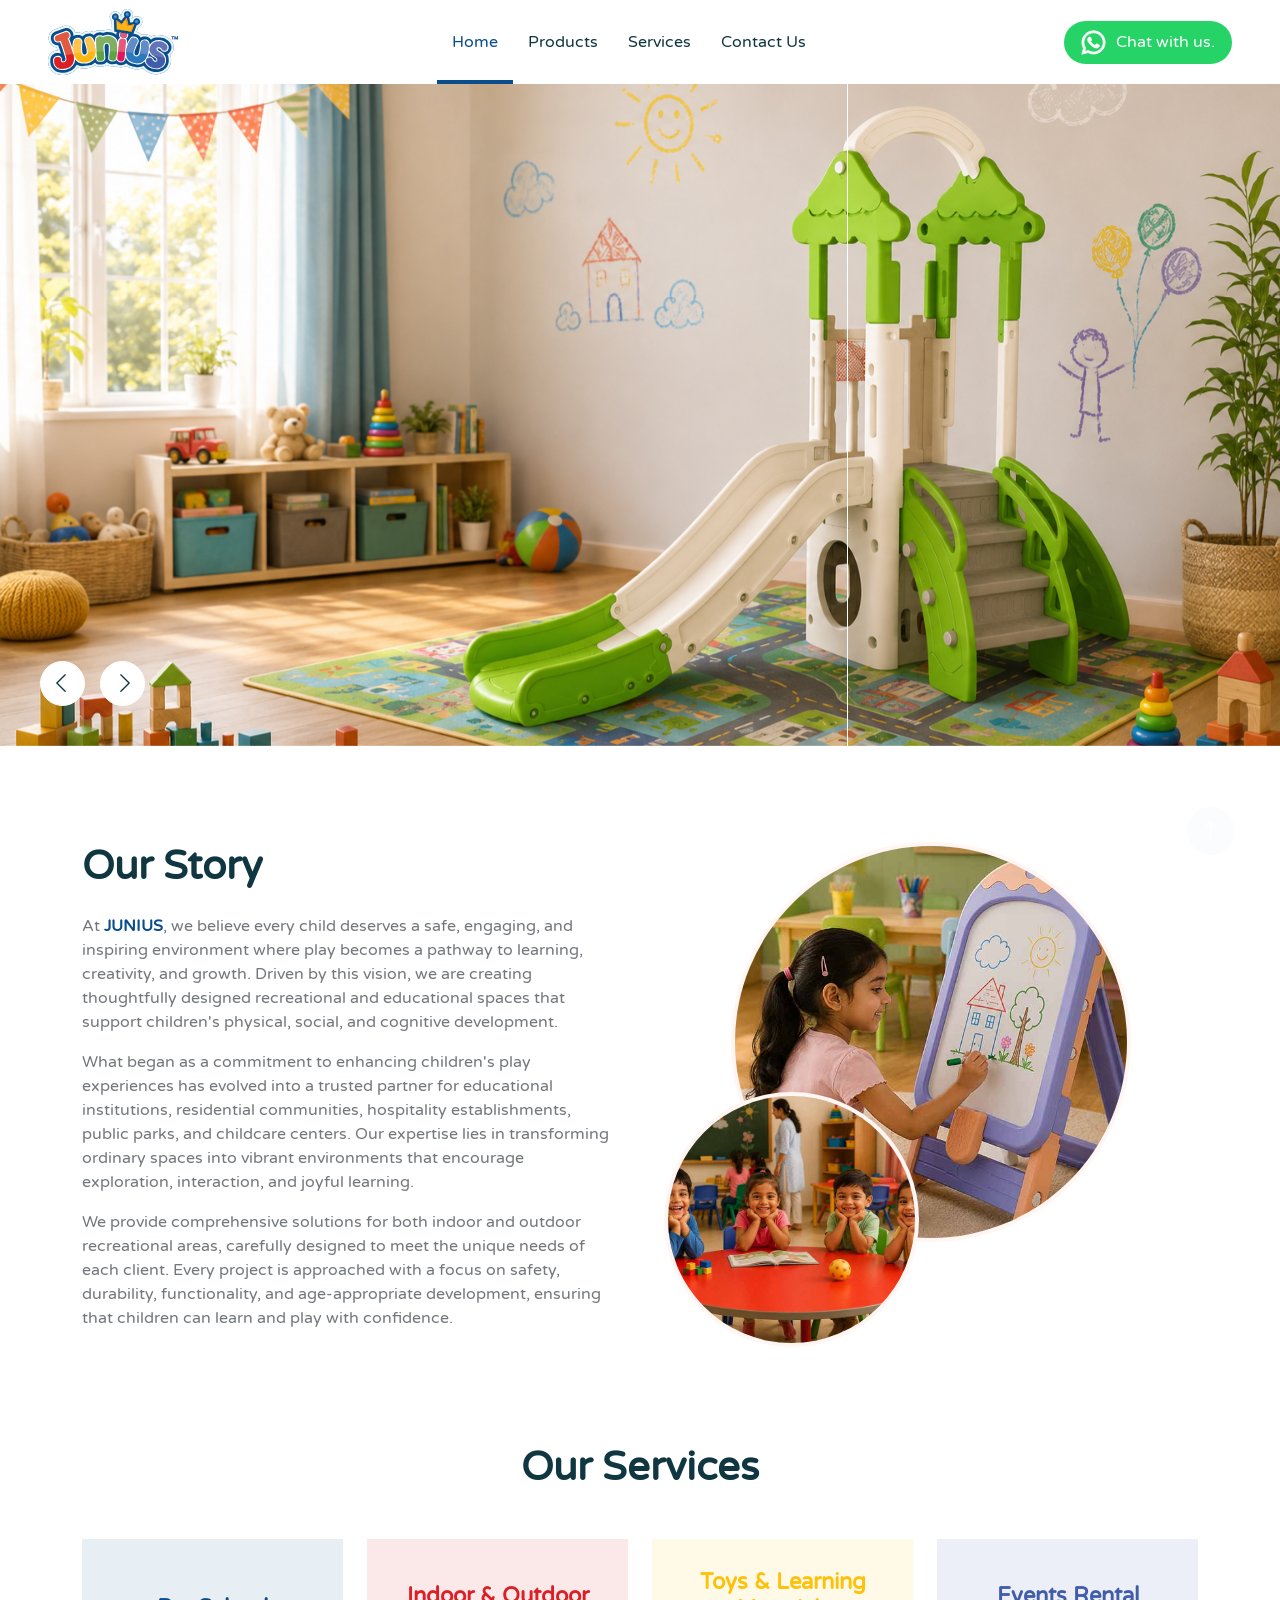
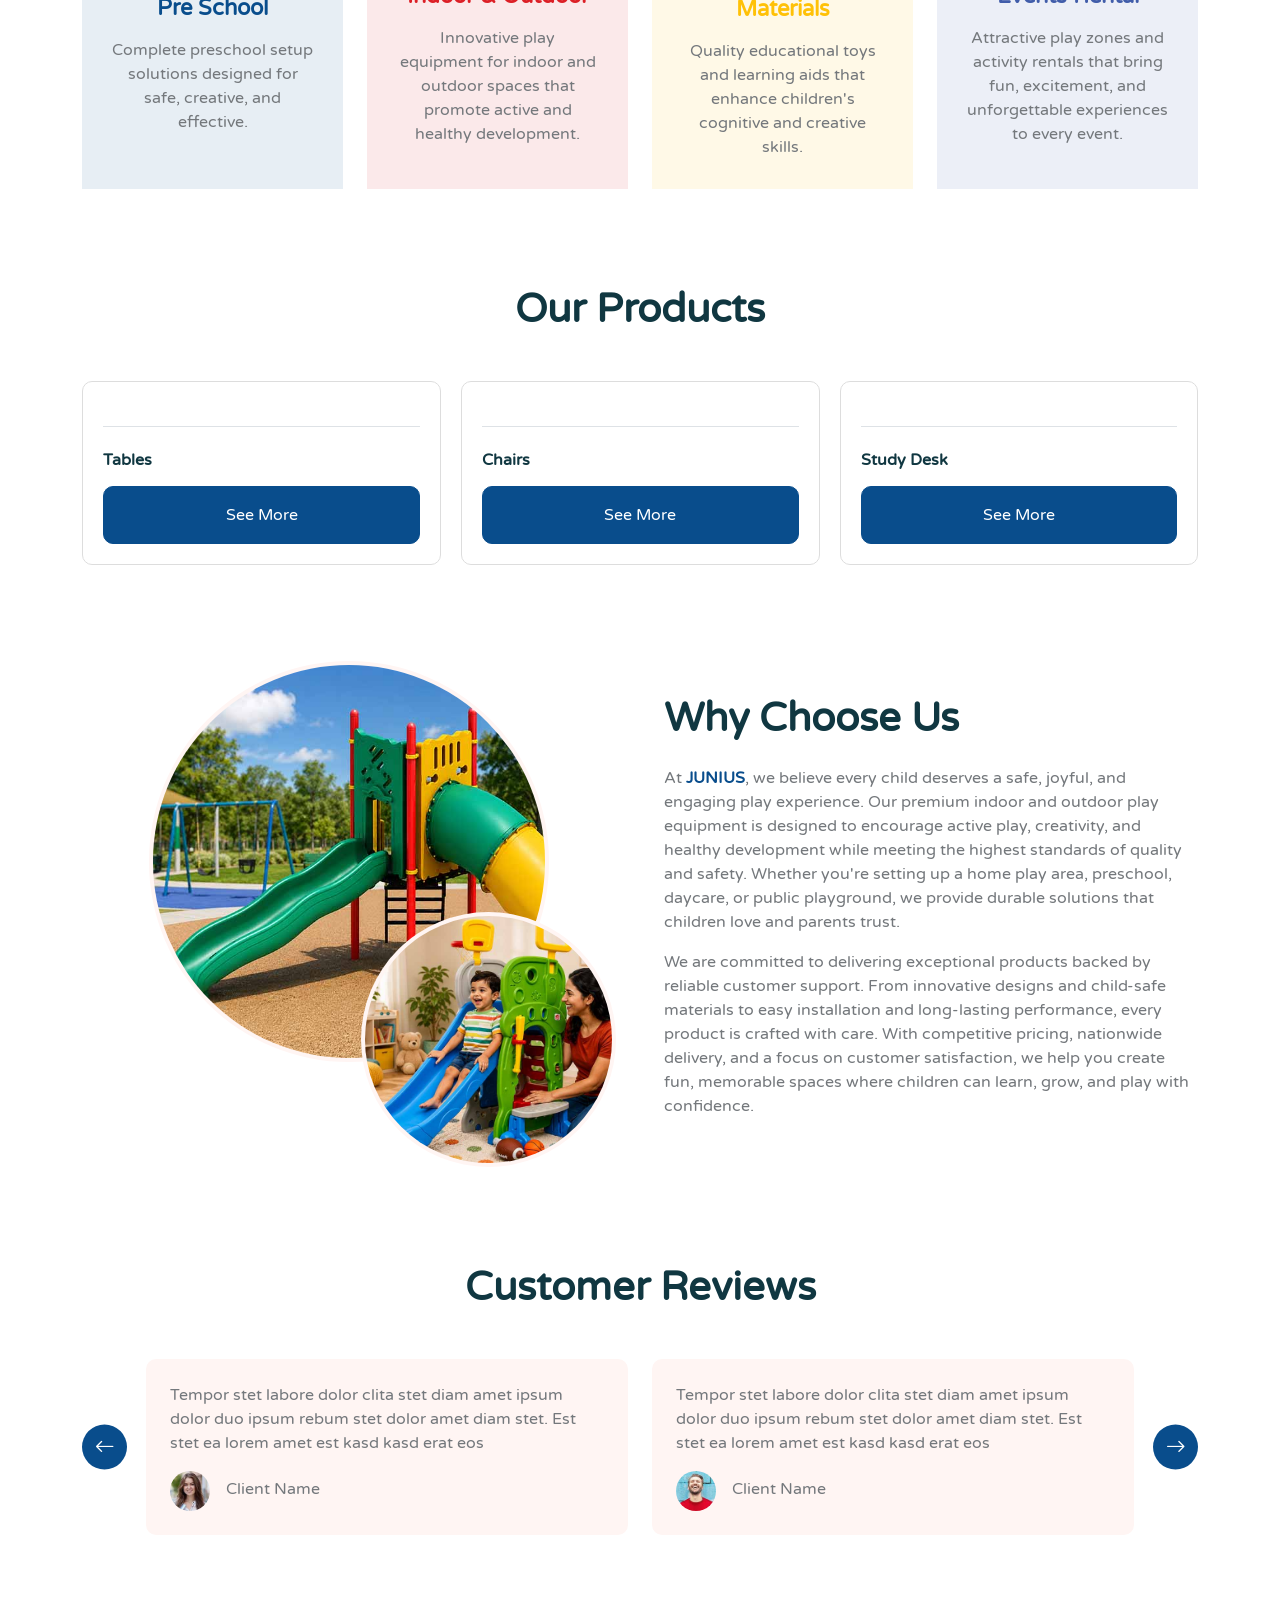
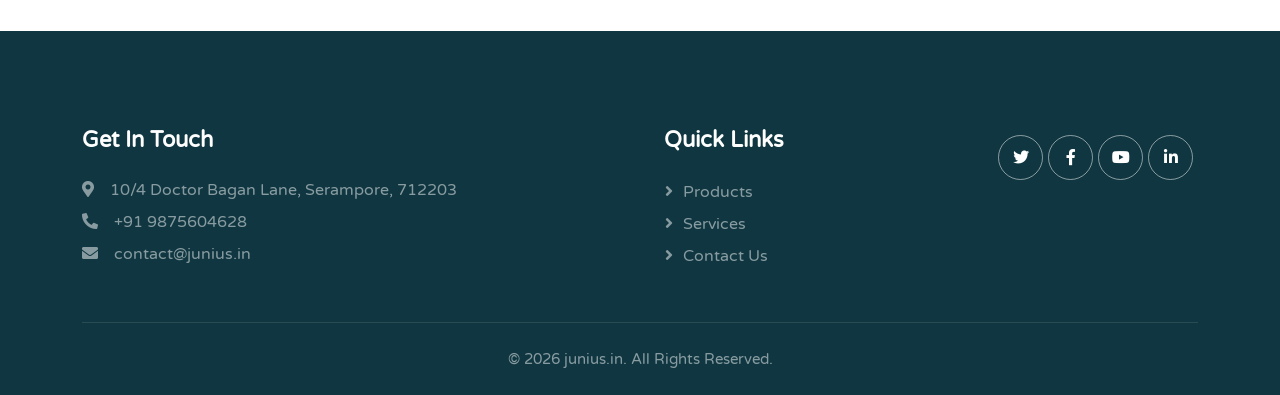
==== commit ec3bc790: "Add files via upload" ====
--- a/index.html
+++ b/index.html
@@ -10,11 +10,13 @@
 
     <!-- Favicon -->
     <link href="img/favicon.ico" rel="icon">
+    <link href="img/favicon-16x16.png" rel="icon">
+    <link href="img/favicon-32x32.png" rel="icon">
 
     <!-- Google Web Fonts -->
     <link rel="preconnect" href="https://fonts.googleapis.com">
     <link rel="preconnect" href="https://fonts.gstatic.com" crossorigin>
-    <link <link href="https://fonts.googleapis.com/css2?family=Lato:ital,wght@0,100;0,300;0,400;0,700;0,900;1,100;1,300;1,400;1,700;1,900&family=Varela+Round&display=swap" rel="stylesheet">
+    <link href="https://fonts.googleapis.com/css2?family=Lato:ital,wght@0,100;0,300;0,400;0,700;0,900;1,100;1,300;1,400;1,700;1,900&family=Varela+Round&display=swap" rel="stylesheet">
     <!-- Icon Font Stylesheet -->
     <link href="https://cdnjs.cloudflare.com/ajax/libs/font-awesome/5.10.0/css/all.min.css" rel="stylesheet">
     <link href="https://cdn.jsdelivr.net/npm/bootstrap-icons@1.4.1/font/bootstrap-icons.css" rel="stylesheet">
@@ -31,19 +33,437 @@
 </head>
 
 <body>
-    <section class="coming-soon-section">
-        <div class="container d-flex align-items-center justify-content-center text-center height-100vh">
-            <div class="row w-100 justify-content-center row-progerss">
-                <div class="col-sm-6">
-                    <img src="img/logo-junius.svg" alt="" class="mb-5" style="width: 300px;" />
-                    <div class="loader-cell mb-5">
-                        <div class="loader-in"></div>
-                    </div>
-                    <h3>Coming Soon...</h3>
-                </div>
-            </div>
-        </div>
-    </section>
+    <div class="container-xxl bg-white p-0">
+        <!-- Spinner Start -->
+        <div id="spinner" class="show bg-white position-fixed translate-middle w-100 vh-100 top-50 start-50 d-flex align-items-center justify-content-center">
+            <div class="spinner-border text-primary" style="width: 3rem; height: 3rem;" role="status">
+                <span class="sr-only">Loading...</span>
+            </div>
+        </div>
+        <!-- Spinner End -->
+
+
+        <!-- Navbar Start -->
+        <nav class="navbar navbar-expand-lg bg-white navbar-light sticky-top px-4 px-lg-5 py-lg-0">
+            <a href="index.html" class="navbar-brand">
+                <img src="img/logo-junius.svg" alt="JUNIUS" />
+            </a>
+            <button type="button" class="navbar-toggler" data-bs-toggle="collapse" data-bs-target="#navbarCollapse">
+                <span class="navbar-toggler-icon"></span>
+            </button>
+            <div class="collapse navbar-collapse" id="navbarCollapse">
+                <div class="navbar-nav mx-auto">
+                    <a href="index.html" class="nav-item nav-link active">Home</a>
+                    <a href="products.html" class="nav-item nav-link">Products</a>
+                    <a href="services.html" class="nav-item nav-link">Services</a>
+                    <!-- <div class="nav-item dropdown">
+                        <a href="#" class="nav-link dropdown-toggle" data-bs-toggle="dropdown">Pages</a>
+                        <div class="dropdown-menu rounded-0 rounded-bottom border-0 shadow-sm m-0">
+                            <a href="facility.html" class="dropdown-item">School Facilities</a>
+                            <a href="team.html" class="dropdown-item">Popular Teachers</a>
+                            <a href="call-to-action.html" class="dropdown-item">Become A Teachers</a>
+                            <a href="appointment.html" class="dropdown-item">Make Appointment</a>
+                            <a href="testimonial.html" class="dropdown-item">Testimonial</a>
+                            <a href="404.html" class="dropdown-item">404 Error</a>
+                        </div>
+                    </div> -->
+                    <a href="contact.html" class="nav-item nav-link">Contact Us</a>
+                </div>
+                <a class="btn btn-whatsapp whatsapp-link rounded-pill py-sm-2 px-sm-3"
+                href="https://wa.me/919875604628?text=Hi! Welcome to Junius. How can we help you?"
+                target="_blank"
+                rel="noopener noreferrer"
+                title="WhatsApp">
+                    <img src="img/whatsapp.svg" alt="" />
+                    Chat with us.
+                </a>
+            </div>
+        </nav>
+        <!-- Navbar End -->
+
+
+        <!-- Carousel Start -->
+        <div class="container-fluid p-0 mb-5">
+            <div class="owl-carousel header-carousel position-relative carousel-banner">
+                <div class="owl-carousel-item position-relative">
+                    <img class="img-fluid" src="img/banner.png" alt="">
+                    <!-- <div class="position-absolute top-0 start-0 w-100 h-100 d-flex align-items-center" style="background: rgba(0, 0, 0, .2);">
+                        <div class="container">
+                            <div class="row justify-content-start">
+                                <div class="col-10 col-lg-8">
+                                    <h1 class="display-2 text-white animated slideInDown mb-4">The Best Kindergarten School For Your Child</h1>
+                                    <p class="fs-5 fw-medium text-white mb-4 pb-2">Vero elitr justo clita lorem. Ipsum dolor at sed stet sit diam no. Kasd rebum ipsum et diam justo clita et kasd rebum sea elitr.</p>
+                                </div>
+                            </div>
+                        </div>
+                    </div> -->
+                </div>
+                <div class="owl-carousel-item position-relative">
+                    <img class="img-fluid" src="img/banner2.jpg" alt="">
+                </div>
+                <div class="owl-carousel-item position-relative">
+                    <img class="img-fluid" src="img/banner3.jpg" alt="">
+                </div>
+            </div>
+        </div>
+        <!-- Carousel End -->
+
+        <!-- About Start -->
+        <div class="container-xxl py-5">
+            <div class="container">
+                <div class="row g-5 align-items-center">
+                    <div class="col-lg-6 wow fadeInUp" data-wow-delay="0.1s">
+                        <h1 class="mb-4">Our Story</h1>
+                        <p>
+                            At <b class="theme-color">JUNIUS</b>, we believe every child deserves a safe, engaging, and inspiring environment where play becomes a pathway to learning, creativity, and growth. Driven by this vision, we are creating thoughtfully designed recreational and educational spaces that support children's physical, social, and cognitive development.
+                        </p>
+                        <p>
+                            What began as a commitment to enhancing children's play experiences has evolved into a trusted partner for educational institutions, residential communities, hospitality establishments, public parks, and childcare centers. Our expertise lies in transforming ordinary spaces into vibrant environments that encourage exploration, interaction, and joyful learning.
+                        </p>
+                        <p>
+                            We provide comprehensive solutions for both indoor and outdoor recreational areas, carefully designed to meet the unique needs of each client. Every project is approached with a focus on safety, durability, functionality, and age-appropriate development, ensuring that children can learn and play with confidence.
+                        </p>
+                    </div>
+                    <div class="col-lg-6 about-img wow fadeInUp" data-wow-delay="0.5s">
+                        <div class="row">
+                            <div class="col-12 text-center">
+                                <img class="img-fluid w-75 rounded-circle bg-light p-1" src="img/about-1.jpg" alt="">
+                            </div>
+                            <div class="col-6 text-end" style="margin-top: -150px;">
+                                <img class="img-fluid w-100 rounded-circle bg-light p-1" src="img/about-2.jpg" alt="">
+                            </div>
+                        </div>
+                    </div>
+                </div>
+            </div>
+        </div>
+        <!-- About End -->
+
+        <!-- Our Services -->
+        <div class="container-xxl py-5">
+            <div class="container">
+                <div class="text-center mx-auto mb-5 wow fadeInUp" data-wow-delay="0.1s" style="max-width: 600px;">
+                    <h1 class="mb-3">Our Services</h1>
+                </div>
+                <div class="row g-4">
+                    <div class="col-lg-3 col-sm-6 wow fadeInUp" data-wow-delay="0.1s">
+                        <div class="facility-item">
+                            <div class="facility-text bg-primary">
+                                <h3 class="text-primary mb-3">Pre School</h3>
+                                <p class="mb-0">
+                                    Complete preschool setup solutions designed for safe, creative, and effective.
+                                </p>
+                            </div>
+                        </div>
+                    </div>
+                    <div class="col-lg-3 col-sm-6 wow fadeInUp" data-wow-delay="0.3s">
+                        <div class="facility-item">
+                            <div class="facility-text bg-red">
+                                <h3 class="text-red mb-3">Indoor & Outdoor</h3>
+                                <p class="mb-0">
+                                    Innovative play equipment for indoor and outdoor spaces that promote active and healthy development.
+                            </div>
+                        </div>
+                    </div>
+                    <div class="col-lg-3 col-sm-6 wow fadeInUp" data-wow-delay="0.5s">
+                        <div class="facility-item">
+                            <div class="facility-text bg-warning">
+                                <h3 class="text-warning mb-3">Toys & Learning Materials</h3>
+                                <p class="mb-0">
+                                    Quality educational toys and learning aids that enhance children's cognitive and creative skills.
+                                </p>
+                            </div>
+                        </div>
+                    </div>
+                    <div class="col-lg-3 col-sm-6 wow fadeInUp" data-wow-delay="0.7s">
+                        <div class="facility-item">
+                            <div class="facility-text bg-purple">
+                                <h3 class="text-purple mb-3">Events Rental</h3>
+                                <p class="mb-0">
+                                    Attractive play zones and activity rentals that bring fun, excitement, and unforgettable experiences to every event.
+                                </p>
+                            </div>
+                        </div>
+                    </div>
+                </div>
+            </div>
+        </div>
+        <!-- Our Services -->
+
+        <!-- Our Products -->
+        <div class="container-xxl py-5">
+            <div class="container">
+                <div class="text-center mx-auto mb-5 wow fadeInUp" data-wow-delay="0.1s" style="max-width: 600px;">
+                    <h1 class="mb-3">Our Products</h1>
+                </div>
+                <div class="owl-carousel owl-theme product-slider">
+
+                    <div class="item">
+                        <div class="item-cell">
+                            <div class="border-bottom mb-4 pb-4">
+                                <img src="img/Moon-Table-Mini-(Plastic-Legs).jpg" alt="" />
+                            </div>
+                            <h4 class="font-16 mb-3">
+                                Tables
+                            </h4>
+
+                            <a class="btn btn-primary w-100 py-3 justify-content-center" href="products.html">
+                                See More
+                            </a>
+                        </div>
+                    </div>
+
+                    <div class="item">
+                        <div class="item-cell">
+                            <div class="border-bottom mb-4 pb-4">
+                                <img src="img/Plastic-Chair-28cm.jpg" alt="" />
+                            </div>
+                            <h4 class="font-16 mb-3">
+                                Chairs
+                            </h4>
+
+                            <a class="btn btn-primary w-100 py-3 justify-content-center" href="products.html">
+                                See More
+                            </a>
+                        </div>
+                    </div>
+
+                    <div class="item">
+                        <div class="item-cell">
+                            <div class="border-bottom mb-4 pb-4">
+                                <img src="img/Zoo-Budy-Double.jpg" alt="" />
+                            </div>
+                            <h4 class="font-16 mb-3">
+                                Study Desk
+                            </h4>
+
+                            <a class="btn btn-primary w-100 py-3 justify-content-center" href="products.html">
+                                See More
+                            </a>
+                        </div>
+                    </div>
+
+                    <div class="item">
+                        <div class="item-cell">
+                            <div class="border-bottom mb-4 pb-4">
+                                <img src="img/Giraffe-Slide-With-Basketball-Ring.jpg" alt="" />
+                            </div>
+                            <h4 class="font-16 mb-3">
+                                Slides
+                            </h4>
+
+                            <a class="btn btn-primary w-100 py-3 justify-content-center" href="products.html">
+                                See More
+                            </a>
+                        </div>
+                    </div>
+
+                    <div class="item">
+                        <div class="item-cell">
+                            <div class="border-bottom mb-4 pb-4">
+                                <img src="img/Scooter-Rocker-Combo.jpg" alt="" />
+                            </div>
+                            <h4 class="font-16 mb-3">
+                                Rockers
+                            </h4>
+
+                            <a class="btn btn-primary w-100 py-3 justify-content-center" href="products.html">
+                                See More
+                            </a>
+                        </div>
+                    </div>
+
+                    <div class="item">
+                        <div class="item-cell">
+                            <div class="border-bottom mb-4 pb-4">
+                                <img src="img/elephant-see-saw.jpg" alt="" />
+                            </div>
+                            <h4 class="font-16 mb-3">
+                                See Saw
+                            </h4>
+
+                            <a class="btn btn-primary w-100 py-3 justify-content-center" href="products.html">
+                                See More
+                            </a>
+                        </div>
+                    </div>
+
+                    <div class="item">
+                        <div class="item-cell">
+                            <div class="border-bottom mb-4 pb-4">
+                                <img src="img/Basketball-Ring.jpg" alt="" />
+                            </div>
+                            <h4 class="font-16 mb-3">
+                                Sports
+                            </h4>
+
+                            <a class="btn btn-primary w-100 py-3 justify-content-center" href="products.html">
+                                See More
+                            </a>
+                        </div>
+                    </div>
+
+                    <div class="item">
+                        <div class="item-cell">
+                            <div class="border-bottom mb-4 pb-4">
+                                <img src="img/Ice-Cream-Easel.jpg" alt="" />
+                            </div>
+                            <h4 class="font-16 mb-3">
+                                Educational
+                            </h4>
+
+                            <a class="btn btn-primary w-100 py-3 justify-content-center" href="products.html">
+                                See More
+                            </a>
+                        </div>
+                    </div>
+
+                    <div class="item">
+                        <div class="item-cell">
+                            <div class="border-bottom mb-4 pb-4">
+                                <img src="img/sprots-mat.jpg" alt="" />
+                            </div>
+                            <h4 class="font-16 mb-3">
+                                Mat
+                            </h4>
+
+                            <a class="btn btn-primary w-100 py-3 justify-content-center" href="products.html">
+                                See More
+                            </a>
+                        </div>
+                    </div>
+
+                    <div class="item">
+                        <div class="item-cell">
+                            <div class="border-bottom mb-4 pb-4">
+                                <img src="img/tree-house-a.jpg" alt="" />
+                            </div>
+                            <h4 class="font-16 mb-3">
+                                Tree House
+                            </h4>
+
+                            <a class="btn btn-primary w-100 py-3 justify-content-center" href="products.html">
+                                See More
+                            </a>
+                        </div>
+                    </div>
+
+                </div>
+            </div>
+        </div>
+        <!-- Our Products -->
+
+        <!-- Why Choose Us -->
+        <div class="container-xxl py-5">
+            <div class="container">
+                <div class="row g-5 align-items-center">
+                    <div class="col-lg-6 about-img wow fadeInUp" data-wow-delay="0.5s">
+                        <div class="row">
+                            <div class="col-12 text-center">
+                                <img class="img-fluid w-75 rounded-circle bg-light p-1" src="img/choose-1.jpg" alt="">
+                            </div>
+                            <div class="col-6 text-start" style="margin-top: -150px;"></div>
+                            <div class="col-6 text-start" style="margin-top: -150px;">
+                                <img class="img-fluid w-100 rounded-circle bg-light p-1" src="img/choose-2.jpg" alt="">
+                            </div>
+                        </div>
+                    </div>
+                    <div class="col-lg-6 wow fadeInUp" data-wow-delay="0.1s">
+                        <h1 class="mb-4">Why Choose Us</h1>
+                        <p>
+                            At <b class="theme-color">JUNIUS</b>, we believe every child deserves a safe, joyful, and engaging play experience. Our premium indoor and outdoor play equipment is designed to encourage active play, creativity, and healthy development while meeting the highest standards of quality and safety. Whether you're setting up a home play area, preschool, daycare, or public playground, we provide durable solutions that children love and parents trust.
+                        </p>
+                        <p>
+                            We are committed to delivering exceptional products backed by reliable customer support. From innovative designs and child-safe materials to easy installation and long-lasting performance, every product is crafted with care. With competitive pricing, nationwide delivery, and a focus on customer satisfaction, we help you create fun, memorable spaces where children can learn, grow, and play with confidence.
+                        </p>
+                    </div>
+                </div>
+            </div>
+        </div>
+        <!-- Why Choose Us -->
+
+        <!-- Testimonial Start -->
+        <div class="container-xxl py-5">
+            <div class="container">
+                <div class="text-center mx-auto mb-5 wow fadeInUp" data-wow-delay="0.1s" style="max-width: 600px;">
+                    <h1 class="mb-3">Customer Reviews</h1>
+                </div>
+                <div class="owl-carousel testimonial-carousel wow fadeInUp" data-wow-delay="0.1s">
+                    <div class="testimonial-item bg-light rounded p-4">
+                        <p class="fs-6">Tempor stet labore dolor clita stet diam amet ipsum dolor duo ipsum rebum stet dolor amet diam stet. Est stet ea lorem amet est kasd kasd erat eos</p>
+                        <div class="d-flex align-items-center me-n5" style="border-radius: 50px 0 0 50px;">
+                            <img class="img-fluid flex-shrink-0 rounded-circle" src="img/testimonial-1.jpg" style="width: 40px; height: 40px;">
+                            <div class="ps-3">
+                                <p class="mb-1">Client Name</p>
+                            </div>
+                        </div>
+                    </div>
+                    <div class="testimonial-item bg-light rounded p-4">
+                        <p class="fs-6">Tempor stet labore dolor clita stet diam amet ipsum dolor duo ipsum rebum stet dolor amet diam stet. Est stet ea lorem amet est kasd kasd erat eos</p>
+                        <div class="d-flex align-items-center me-n5" style="border-radius: 50px 0 0 50px;">
+                            <img class="img-fluid flex-shrink-0 rounded-circle" src="img/testimonial-2.jpg" style="width: 40px; height: 40px;">
+                            <div class="ps-3">
+                                <p class="mb-1">Client Name</p>
+                            </div>
+                        </div>
+                    </div>
+                    <div class="testimonial-item bg-light rounded p-4">
+                        <p class="fs-6">Tempor stet labore dolor clita stet diam amet ipsum dolor duo ipsum rebum stet dolor amet diam stet. Est stet ea lorem amet est kasd kasd erat eos</p>
+                        <div class="d-flex align-items-center me-n5" style="border-radius: 50px 0 0 50px;">
+                            <img class="img-fluid flex-shrink-0 rounded-circle" src="img/testimonial-3.jpg" style="width: 40px; height: 40px;">
+                            <div class="ps-3">
+                                <p class="mb-1">Client Name</p>
+                            </div>
+                        </div>
+                    </div>
+                </div>
+            </div>
+        </div>
+        <!-- Testimonial End -->
+
+
+        <!-- Footer Start -->
+        <div class="container-fluid bg-dark text-white-50 footer pt-5 mt-5 wow fadeIn" data-wow-delay="0.1s">
+            <div class="container py-5">
+                <div class="row g-5">
+                    <div class="col-lg-6 col-md-6">
+                        <h3 class="text-white mb-4">Get In Touch</h3>
+                        <p class="mb-2"><i class="fa fa-map-marker-alt me-3"></i>10/4 Doctor Bagan Lane, Serampore, 712203</p>
+                        <p class="mb-2"><i class="fa fa-phone-alt me-3"></i>+91 9875604628</p>
+                        <p class="mb-2"><i class="fa fa-envelope me-3"></i>contact@junius.in</p>
+                    </div>
+                    <div class="col-lg-3 col-md-6">
+                        <h3 class="text-white mb-4">Quick Links</h3>
+                        <a class="btn btn-link text-white-50" href="">Products</a>
+                        <a class="btn btn-link text-white-50" href="">Services</a>
+                        <a class="btn btn-link text-white-50" href="">Contact Us</a>
+                    </div>
+                    <div class="col-lg-3 col-md-6 di-flex">
+                        <div class="d-flex pt-2 justify-content-end">
+                            <a class="btn btn-outline-light btn-social" href=""><i class="fab fa-twitter"></i></a>
+                            <a class="btn btn-outline-light btn-social" href=""><i class="fab fa-facebook-f"></i></a>
+                            <a class="btn btn-outline-light btn-social" href=""><i class="fab fa-youtube"></i></a>
+                            <a class="btn btn-outline-light btn-social" href=""><i class="fab fa-linkedin-in"></i></a>
+                        </div>
+                    </div>
+                </div>
+            </div>
+            <div class="container">
+                <div class="copyright">
+                    <div class="row justify-content-center">
+                        <div class="col-md-12 text-center mb-3 mb-md-0">
+                            &copy; 2026 junius.in. All Rights Reserved.
+                        </div>
+                    </div>
+                </div>
+            </div>
+        </div>
+        <!-- Footer End -->
+
+
+        <!-- Back to Top -->
+        <a href="#" class="btn btn-lg btn-primary btn-lg-square back-to-top"><i class="bi bi-arrow-up"></i></a>
+    </div>
 
     <!-- JavaScript Libraries -->
     <script src="https://code.jquery.com/jquery-3.4.1.min.js"></script>
--- a/css/style.css
+++ b/css/style.css
@@ -409,7 +409,7 @@
     position: relative;
     min-height: 250px;
     padding: 30px;
-    border-radius: 100%;
+    /* border-radius: 100%; */
     display: flex;
     text-align: center;
     justify-content: center;
@@ -618,4 +618,30 @@
 }
 .contact-banner{
     background-color: #415daa;
+}
+.item-cell{
+    border: 1px solid #ddd;
+    padding: 20px;
+    border-radius: 10px;
+}
+.text-center{
+    text-align: center;
+}
+.font-16{
+    font-size: 16px;
+}
+.font-14{
+    font-size: 14px;
+}
+.rounded-100{
+    border-radius: 100px;
+}
+.btn-strock{
+    border: 1px solid var(--primary);
+    color: var(--primary);
+}
+.btn-strock:hover, 
+.btn-strock.active{
+    background-color: var(--primary);
+    color: #fff;
 }
